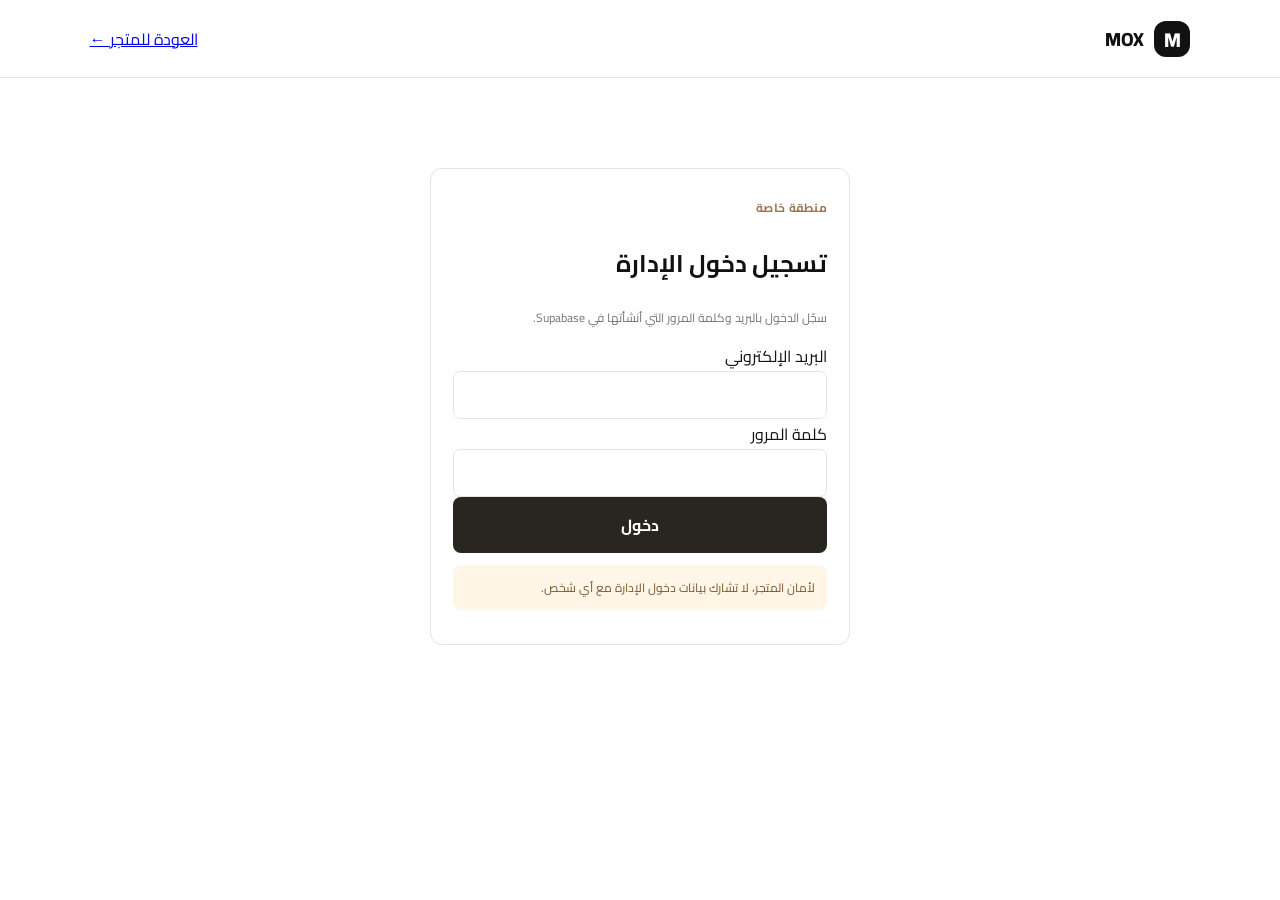
==== admin.html @ 5f43713f "Add files via upload" ====
<!doctype html>
<html lang="ar" dir="rtl">
<head><meta charset="utf-8"><meta name="viewport" content="width=device-width,initial-scale=1"><title>MOX — Admin</title><link rel="preconnect" href="https://fonts.googleapis.com"><link rel="preconnect" href="https://fonts.gstatic.com" crossorigin><link href="https://fonts.googleapis.com/css2?family=Cairo:wght@400;600;700;800&display=swap" rel="stylesheet"><link rel="stylesheet" href="style.css"><style>
.admin-wrap{max-width:1100px;margin:45px auto;padding:0 20px}.admin-top{display:flex;justify-content:space-between;align-items:center;margin-bottom:25px}.admin-card{border:1px solid var(--line);border-radius:12px;padding:22px;margin:18px 0;background:white}.admin-grid{display:grid;grid-template-columns:repeat(2,1fr);gap:12px}.admin-grid label{font-size:12px;font-weight:700;display:flex;flex-direction:column;gap:6px}.admin-grid .wide{grid-column:1/-1}.admin-actions{display:flex;gap:10px;flex-wrap:wrap;margin-top:15px}.secondary{border:1px solid var(--line);background:white;padding:10px 15px;border-radius:7px;cursor:pointer}.danger{color:#a33}.table-wrap{overflow:auto}table{width:100%;border-collapse:collapse;font-size:12px;min-width:700px}th,td{text-align:right;padding:12px;border-bottom:1px solid var(--line);vertical-align:top}th{color:var(--muted);font-weight:700}.status-select{padding:6px;border:1px solid var(--line);border-radius:6px}.hidden{display:none!important}.login{max-width:420px;margin:90px auto}.notice{background:#fff6e8;padding:12px;border-radius:8px;color:#79552c;font-size:12px;line-height:1.8}.admin-product{display:flex;justify-content:space-between;gap:12px;align-items:center;border-bottom:1px solid var(--line);padding:12px 0}@media(max-width:600px){.admin-grid{grid-template-columns:1fr}.admin-grid .wide{grid-column:auto}.admin-top{align-items:flex-start;gap:10px;flex-direction:column}}
</style></head>
<body><header class="topbar"><a class="brand" href="index.html"><span class="brand-mark">M</span><span>MOX</span></a><a href="index.html">العودة للمتجر ←</a></header>
<div class="admin-wrap">
 <section id="login-panel" class="admin-card login"><span class="eyebrow">منطقة خاصة</span><h2>تسجيل دخول الإدارة</h2><p class="muted">سجّل الدخول بالبريد وكلمة المرور التي أنشأتها في Supabase.</p><form id="login-form"><label>البريد الإلكتروني<input class="admin-input" name="email" type="email" required></label><br><label>كلمة المرور<input class="admin-input" name="password" type="password" required></label><br><button class="primary-button full">دخول</button><p id="login-msg" class="form-message"></p></form><p class="notice">لأمان المتجر، لا تشارك بيانات دخول الإدارة مع أي شخص.</p></section>
 <section id="dashboard" class="hidden">
  <div class="admin-top"><div><span class="eyebrow">لوحة التحكم</span><h1>إدارة المتجر</h1></div><button class="secondary" id="logout">تسجيل الخروج</button></div>
  <div class="admin-card"><h2>إضافة منتج جديد</h2><form id="product-form" class="admin-grid">
   <label>اسم المنتج<input name="name" required></label><label>السعر بالدينار (DA)<input name="price" type="number" min="0" required></label>
   <label>التصنيف<input name="category" placeholder="مثلاً: ملابس"></label><label>رابط صورة المنتج<input name="image_url" type="url" placeholder="https://..."></label>
   <label class="wide">وصف المنتج<textarea name="description" rows="2"></textarea></label>
   <div class="wide admin-actions"><button class="primary-button">إضافة المنتج</button></div><p id="product-msg" class="form-message wide"></p>
  </form></div>
  <div class="admin-card"><h2>المنتجات الحالية</h2><div id="admin-products"></div></div>
  <div class="admin-card"><h2>طلبات الزبائن</h2><div class="table-wrap"><table><thead><tr><th>التاريخ</th><th>الزبون</th><th>الهاتف</th><th>العنوان</th><th>الطلب</th><th>المجموع</th><th>الحالة</th></tr></thead><tbody id="orders-body"></tbody></table></div></div>
 </section>
</div><div class="toast" id="toast"></div><script type="module" src="admin.js"></script></body></html>
---- style.css ----
*{box-sizing:border-box} :root{--ink:#111111;--muted:#77736d;--line:#e8e3dc;--paper:#fff;--soft:#f2eee6;--accent:#9a7957;--green:#292622} html{scroll-behavior:smooth}body{margin:0;background:var(--paper);color:var(--ink);font-family:"Cairo",sans-serif}button,input,select,textarea{font:inherit}button,a{ -webkit-tap-highlight-color:transparent}.topbar{height:78px;padding:0 7%;display:flex;align-items:center;justify-content:space-between;border-bottom:1px solid var(--line);position:sticky;top:0;background:#ffffffed;backdrop-filter:blur(12px);z-index:10}.brand{display:flex;align-items:center;gap:10px;text-decoration:none;color:var(--ink);font-weight:800;font-size:19px}.brand-mark{display:grid;place-items:center;background:var(--ink);color:white;width:36px;height:36px;border-radius:12px;font-size:20px}.topbar nav{display:flex;gap:30px}.topbar nav a,.admin-link{color:#59645d;text-decoration:none;font-size:13px}.cart-button{background:var(--ink);color:#fff;border:0;border-radius:30px;padding:10px 18px;cursor:pointer;font-size:13px}.cart-button span{background:#fff;color:var(--ink);border-radius:20px;padding:1px 7px;margin-right:7px}.hero{padding:72px 9% 80px;display:grid;grid-template-columns:1.1fr .9fr;align-items:center;gap:50px;background:linear-gradient(120deg,#f7f5f1,#eee9e0)}.eyebrow{color:var(--accent);font-size:12px;font-weight:700;letter-spacing:.3px}.hero h1{font-size:clamp(36px,5vw,62px);line-height:1.35;margin:13px 0}.hero h1 em{font-style:normal;color:var(--green)}.hero-copy>p{color:var(--muted);line-height:2;max-width:480px;font-size:15px}.primary-link{display:inline-flex;gap:25px;align-items:center;background:var(--green);color:#fff;text-decoration:none;padding:13px 22px;border-radius:8px;margin-top:15px;font-size:13px}.trust-row{display:flex;gap:24px;margin-top:27px;color:#66736a;font-size:11px}.hero-art{height:330px;position:relative;display:grid;place-items:center}.hero-circle{width:270px;height:270px;border-radius:50%;background:#e6dfd5;position:absolute}.hero-card{width:210px;height:250px;background:linear-gradient(145deg,#244b3b,#14271f);border-radius:18px;box-shadow:0 25px 50px #1b332b35;z-index:1;color:white;padding:25px;display:flex;flex-direction:column;justify-content:space-between;transform:rotate(-7deg)}.hero-card strong{font-size:65px;color:#d5b28c;align-self:center}.hero-card small{color:#e7dfd4}.floating-tag{position:absolute;bottom:30px;right:8%;z-index:2;background:white;padding:12px 18px;border-radius:9px;box-shadow:0 8px 30px #1b332b18;font-size:12px}.section-head{padding:65px 7% 18px;display:flex;align-items:end;justify-content:space-between}.section-head h2,.about h2{font-size:30px;margin:5px 0}.search-wrap input{border:1px solid var(--line);border-radius:8px;padding:11px 14px;min-width:230px;outline:none}.category-row{padding:0 7% 25px;display:flex;gap:9px;flex-wrap:wrap}.category{border:1px solid var(--line);background:white;color:#59645d;border-radius:30px;padding:7px 16px;font-size:12px;cursor:pointer}.category.active{background:var(--ink);border-color:var(--ink);color:white}.product-grid{padding:0 7% 75px;display:grid;grid-template-columns:repeat(4,1fr);gap:22px}.product-card{border:1px solid var(--line);border-radius:12px;overflow:hidden;background:white;transition:.2s}.product-card:hover{transform:translateY(-4px);box-shadow:0 15px 35px #17251f0c}.product-image{height:210px;background:var(--soft);display:grid;place-items:center;overflow:hidden}.product-image img{width:100%;height:100%;object-fit:cover}.placeholder-image{font-size:40px;color:#bdc9bf}.product-info{padding:15px}.product-info h3{margin:0 0 6px;font-size:15px}.product-info p{margin:0;color:var(--muted);font-size:11px;min-height:36px;line-height:1.7}.product-bottom{display:flex;justify-content:space-between;align-items:center;margin-top:14px}.price{font-weight:800;color:var(--green);font-size:15px}.add-button{border:0;background:#f2eee6;color:var(--green);padding:8px 12px;border-radius:7px;cursor:pointer;font-size:11px}.about{margin:0 7% 70px;background:#f2eee6;border-radius:15px;padding:38px 5%;display:grid;grid-template-columns:1fr 1fr;gap:40px;align-items:center}.about p{color:var(--muted);line-height:2;font-size:13px}footer{background:#17251f;color:#fff;padding:35px 7%;position:relative}footer .brand{color:white}footer .brand-mark{background:#d2ae85;color:#17251f}footer p,footer small{color:#b7c2ba;font-size:11px}footer .admin-link{position:absolute;left:7%;bottom:40px;color:#c6d0c9}.overlay,.modal-backdrop{position:fixed;inset:0;background:#101a15a6;z-index:20;opacity:0;visibility:hidden;transition:.2s}.overlay.show,.modal-backdrop.show{opacity:1;visibility:visible}.drawer{position:fixed;z-index:21;top:0;bottom:0;left:0;width:min(420px,92vw);background:#fff;padding:25px;transform:translateX(-105%);transition:.25s;display:flex;flex-direction:column}.drawer.open{transform:translateX(0)}.drawer-head{display:flex;justify-content:space-between;align-items:center;border-bottom:1px solid var(--line);padding-bottom:15px}.drawer-head h3{margin:0}.icon-button{border:0;background:#f2f4f1;border-radius:50%;width:35px;height:35px;cursor:pointer}.cart-items{flex:1;overflow:auto;padding:15px 0}.cart-line{display:flex;align-items:center;justify-content:space-between;padding:12px 0;border-bottom:1px solid var(--line);gap:12px}.cart-line strong{font-size:13px}.cart-line small{display:block;color:var(--muted)}.qty-controls{display:flex;align-items:center;gap:8px}.qty-controls button{border:1px solid var(--line);background:white;border-radius:5px;width:25px;height:25px;cursor:pointer}.cart-total,.checkout-summary{display:flex;justify-content:space-between;padding:17px 0;border-top:1px solid var(--line)}.primary-button{border:0;background:var(--green);color:white;padding:13px 18px;border-radius:8px;cursor:pointer;font-weight:700}.primary-button:disabled{opacity:.5;cursor:wait}.full{width:100%}.muted,.hint{color:var(--muted);font-size:12px}.modal-backdrop{display:grid;place-items:center;padding:15px}.modal{background:white;border-radius:14px;width:min(620px,100%);max-height:92vh;overflow:auto;padding:24px}.modal .drawer-head{margin-bottom:18px}.form-grid{display:grid;grid-template-columns:1fr 1fr;gap:13px}.form-grid label{display:flex;flex-direction:column;gap:6px;font-size:12px;font-weight:700}.form-grid input,.form-grid select,.form-grid textarea,.admin-input{border:1px solid var(--line);border-radius:7px;padding:11px;background:white;outline:none;width:100%;font-size:13px}.form-grid input:focus,.form-grid select:focus,.form-grid textarea:focus{border-color:#789282}.wide{grid-column:1/-1}.checkout-summary{margin-top:15px}.hint{line-height:1.8}.form-message{font-size:12px;color:var(--green);text-align:center}.toast{position:fixed;bottom:22px;right:50%;transform:translate(50%,20px);background:#17251f;color:white;padding:11px 20px;border-radius:8px;opacity:0;transition:.2s;z-index:40;font-size:12px}.toast.show{opacity:1;transform:translate(50%,0)}.loading{text-align:center;color:var(--muted);padding:45px;grid-column:1/-1}
@media(max-width:850px){.product-grid{grid-template-columns:repeat(2,1fr)}.hero{padding:50px 7%;gap:15px}.hero-art{height:270px}.hero-circle{width:220px;height:220px}.hero-card{height:210px;width:175px}.topbar{padding:0 4%}.topbar nav{gap:12px}.about{grid-template-columns:1fr;gap:5px}}
@media(max-width:560px){.topbar{height:65px}.topbar nav{display:none}.hero{grid-template-columns:1fr;padding:45px 7% 30px}.hero-art{height:230px}.hero-circle{width:190px;height:190px}.hero-card{height:180px;width:150px;padding:18px}.hero-card strong{font-size:48px}.section-head{padding:42px 6% 15px;align-items:start;gap:15px;flex-direction:column}.search-wrap,.search-wrap input{width:100%}.product-grid{padding:0 5% 50px;gap:12px}.product-image{height:160px}.product-info{padding:11px}.product-info h3{font-size:13px}.product-bottom{align-items:start;gap:5px;flex-direction:column}.add-button{width:100%}.about{margin:0 5% 45px;padding:25px}.form-grid{grid-template-columns:1fr}.wide{grid-column:auto}.modal{padding:18px}.trust-row{gap:12px;flex-wrap:wrap}}
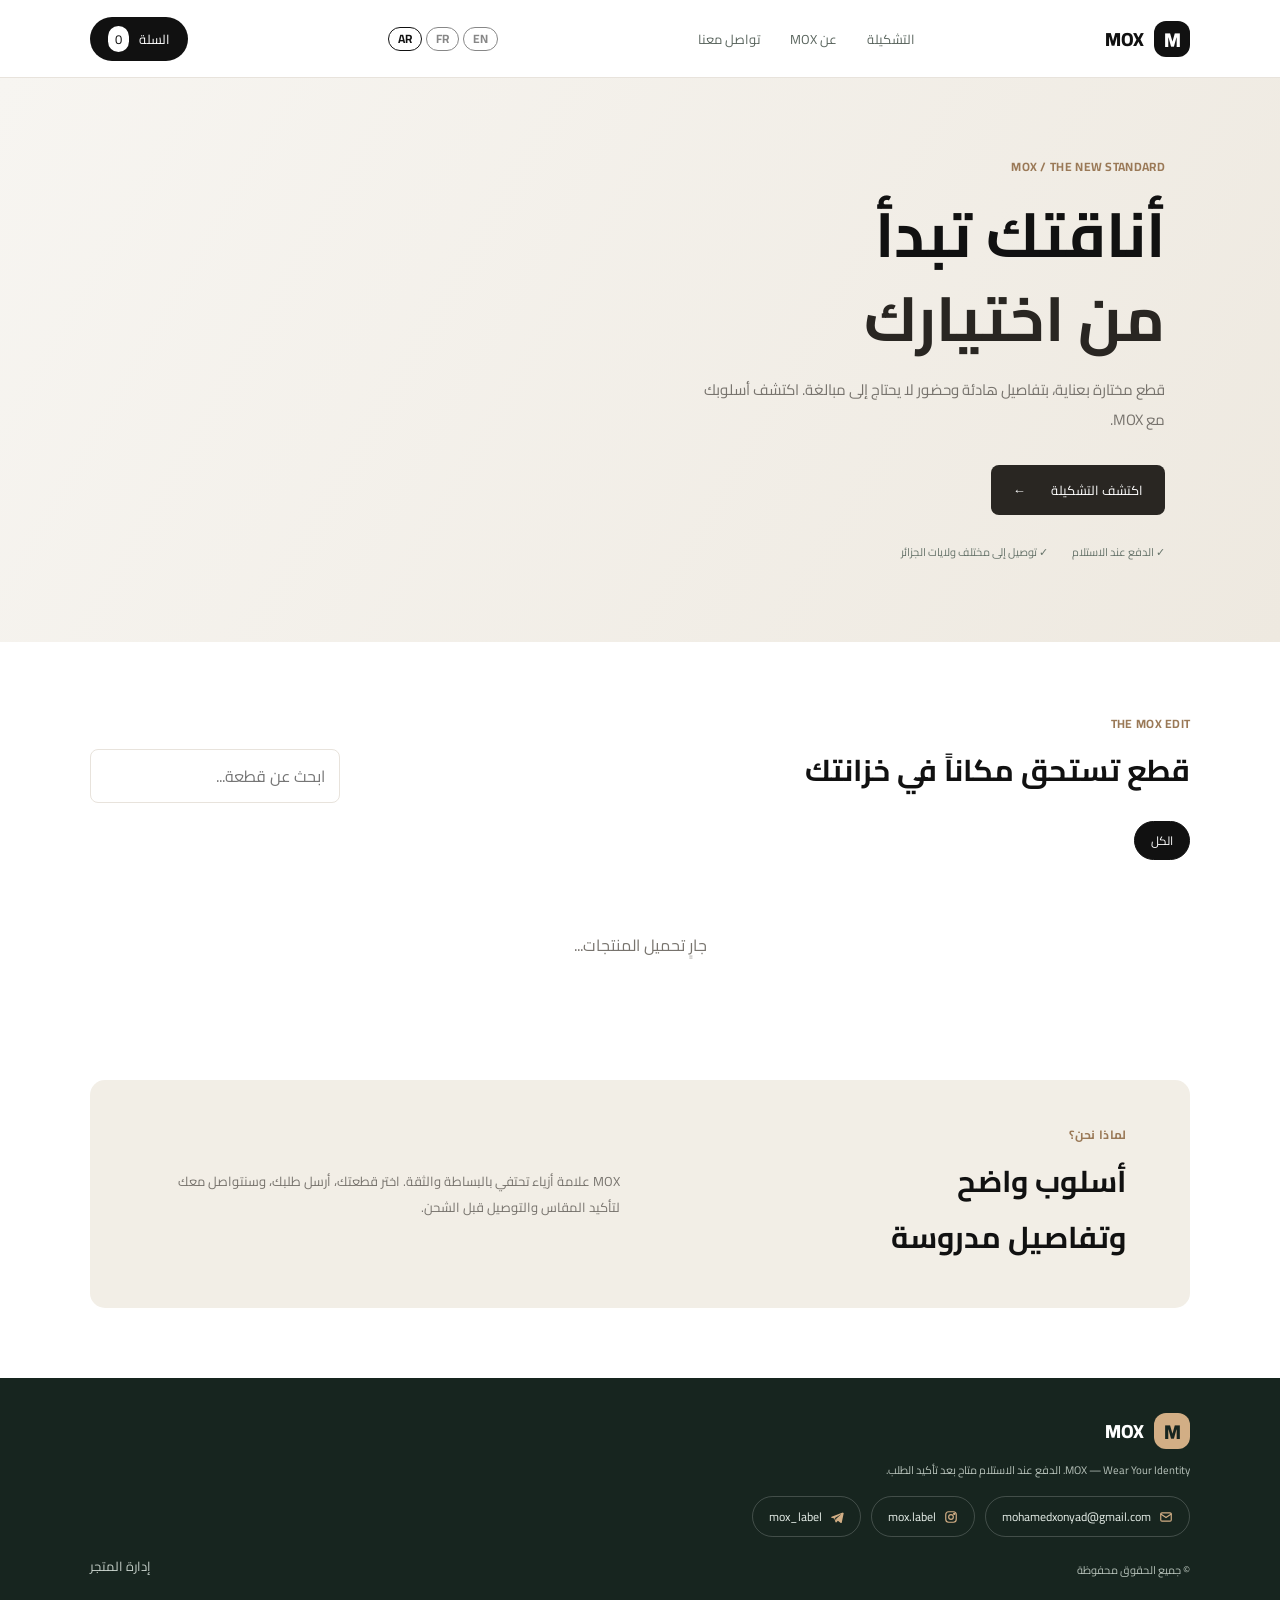
==== commit 1cdcb8e2: "Add files via upload" ====
--- a/admin.html
+++ b/admin.html
@@ -1,20 +1,11 @@
 <!doctype html>
 <html lang="ar" dir="rtl">
-<head><meta charset="utf-8"><meta name="viewport" content="width=device-width,initial-scale=1"><title>MOX — Admin</title><link rel="preconnect" href="https://fonts.googleapis.com"><link rel="preconnect" href="https://fonts.gstatic.com" crossorigin><link href="https://fonts.googleapis.com/css2?family=Cairo:wght@400;600;700;800&display=swap" rel="stylesheet"><link rel="stylesheet" href="style.css"><style>
-.admin-wrap{max-width:1100px;margin:45px auto;padding:0 20px}.admin-top{display:flex;justify-content:space-between;align-items:center;margin-bottom:25px}.admin-card{border:1px solid var(--line);border-radius:12px;padding:22px;margin:18px 0;background:white}.admin-grid{display:grid;grid-template-columns:repeat(2,1fr);gap:12px}.admin-grid label{font-size:12px;font-weight:700;display:flex;flex-direction:column;gap:6px}.admin-grid .wide{grid-column:1/-1}.admin-actions{display:flex;gap:10px;flex-wrap:wrap;margin-top:15px}.secondary{border:1px solid var(--line);background:white;padding:10px 15px;border-radius:7px;cursor:pointer}.danger{color:#a33}.table-wrap{overflow:auto}table{width:100%;border-collapse:collapse;font-size:12px;min-width:700px}th,td{text-align:right;padding:12px;border-bottom:1px solid var(--line);vertical-align:top}th{color:var(--muted);font-weight:700}.status-select{padding:6px;border:1px solid var(--line);border-radius:6px}.hidden{display:none!important}.login{max-width:420px;margin:90px auto}.notice{background:#fff6e8;padding:12px;border-radius:8px;color:#79552c;font-size:12px;line-height:1.8}.admin-product{display:flex;justify-content:space-between;gap:12px;align-items:center;border-bottom:1px solid var(--line);padding:12px 0}@media(max-width:600px){.admin-grid{grid-template-columns:1fr}.admin-grid .wide{grid-column:auto}.admin-top{align-items:flex-start;gap:10px;flex-direction:column}}
-</style></head>
-<body><header class="topbar"><a class="brand" href="index.html"><span class="brand-mark">M</span><span>MOX</span></a><a href="index.html">العودة للمتجر ←</a></header>
-<div class="admin-wrap">
- <section id="login-panel" class="admin-card login"><span class="eyebrow">منطقة خاصة</span><h2>تسجيل دخول الإدارة</h2><p class="muted">سجّل الدخول بالبريد وكلمة المرور التي أنشأتها في Supabase.</p><form id="login-form"><label>البريد الإلكتروني<input class="admin-input" name="email" type="email" required></label><br><label>كلمة المرور<input class="admin-input" name="password" type="password" required></label><br><button class="primary-button full">دخول</button><p id="login-msg" class="form-message"></p></form><p class="notice">لأمان المتجر، لا تشارك بيانات دخول الإدارة مع أي شخص.</p></section>
- <section id="dashboard" class="hidden">
-  <div class="admin-top"><div><span class="eyebrow">لوحة التحكم</span><h1>إدارة المتجر</h1></div><button class="secondary" id="logout">تسجيل الخروج</button></div>
-  <div class="admin-card"><h2>إضافة منتج جديد</h2><form id="product-form" class="admin-grid">
-   <label>اسم المنتج<input name="name" required></label><label>السعر بالدينار (DA)<input name="price" type="number" min="0" required></label>
-   <label>التصنيف<input name="category" placeholder="مثلاً: ملابس"></label><label>رابط صورة المنتج<input name="image_url" type="url" placeholder="https://..."></label>
-   <label class="wide">وصف المنتج<textarea name="description" rows="2"></textarea></label>
-   <div class="wide admin-actions"><button class="primary-button">إضافة المنتج</button></div><p id="product-msg" class="form-message wide"></p>
-  </form></div>
-  <div class="admin-card"><h2>المنتجات الحالية</h2><div id="admin-products"></div></div>
-  <div class="admin-card"><h2>طلبات الزبائن</h2><div class="table-wrap"><table><thead><tr><th>التاريخ</th><th>الزبون</th><th>الهاتف</th><th>العنوان</th><th>الطلب</th><th>المجموع</th><th>الحالة</th></tr></thead><tbody id="orders-body"></tbody></table></div></div>
- </section>
-</div><div class="toast" id="toast"></div><script type="module" src="admin.js"></script></body></html>+<head>
+  <meta charset="utf-8">
+  <meta name="robots" content="noindex,nofollow,noarchive">
+  <meta http-equiv="refresh" content="0;url=index.html">
+  <title>MOX</title>
+  <script>window.location.replace("index.html");</script>
+</head>
+<body><p>العودة إلى <a href="index.html">متجر MOX</a>.</p></body>
+</html>
